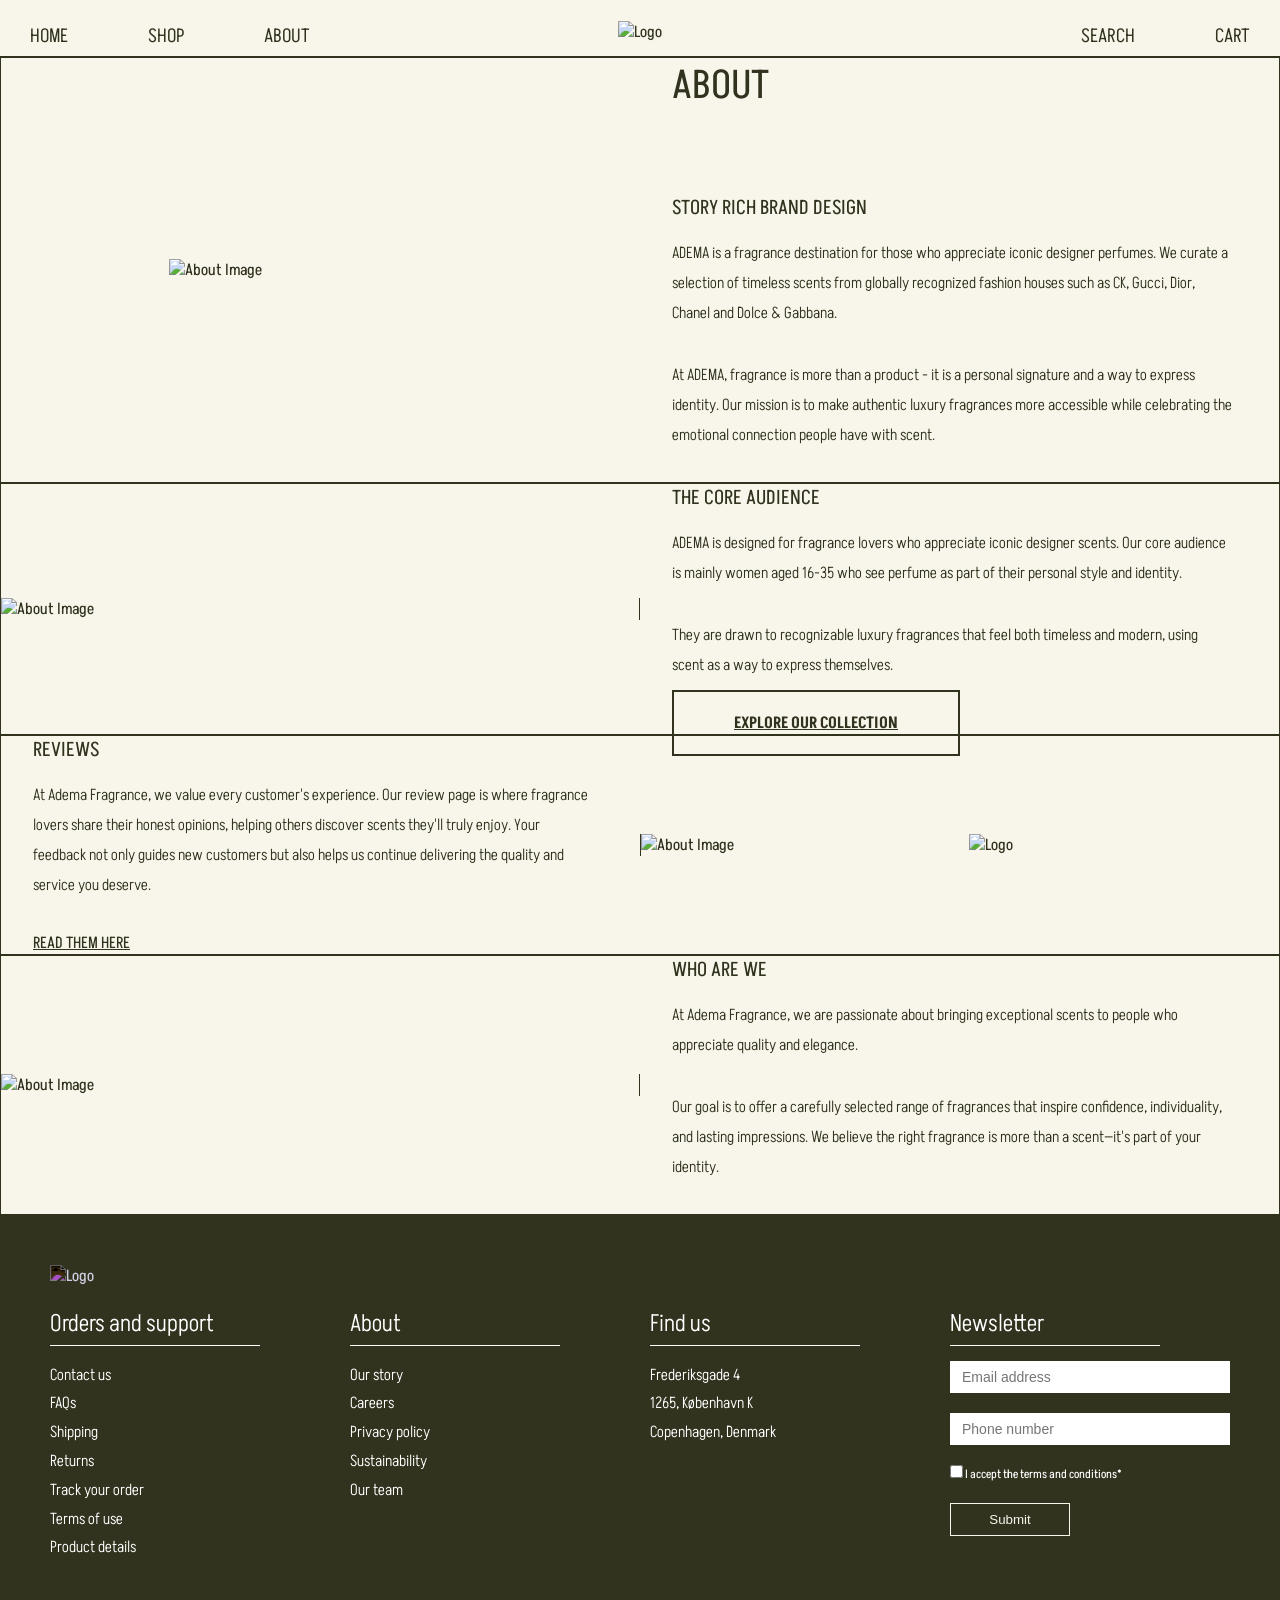
==== html/about.html @ 3bd5e6ce "About siden" ====
<!doctype html>
<html lang="en">
  <head>
    <meta charset="UTF-8" />
    <meta name="viewport" content="width=device-width, initial-scale=1.0" />
    <link rel="stylesheet" href="../css/general.css" />
    <link rel="stylesheet" href="../css/about.css" />
    <link rel="preconnect" href="https://fonts.googleapis.com" />
    <link rel="preconnect" href="https://fonts.gstatic.com" crossorigin />
    <link
      href="https://fonts.googleapis.com/css2?family=Inter:ital,opsz,wght@0,14..32,100..900;1,14..32,100..900&display=swap"
      rel="stylesheet"
    />
    <title>Document</title>

    <link rel="preconnect" href="https://fonts.googleapis.com" />
    <link rel="preconnect" href="https://fonts.gstatic.com" crossorigin />
    <link
      href="https://fonts.googleapis.com/css2?family=Akshar:wght@300..700&display=swap"
      rel="stylesheet"
    />
  </head>
  <body>
    <header>
      <nav class="nav-menu-left">
        <ul>
          <li><a href="../index.html">HOME</a></li>
          <li><a href="shop.html">SHOP</a></li>
          <li><a href="about.html">ABOUT</a></li>
        </ul>
      </nav>
      <div class="logo">
        <img src="../billeder/Logo.png" alt="Logo" />
      </div>
      <nav class="nav-menu-right">
        <ul>
          <li><a href="#">SEARCH</a></li>
          <li><a href="#">CART</a></li>
        </ul>
      </nav>
    </header>
    <main>
      <div>
        <section class="about_container">
          <img
            src="../billeder/about_billede1.webp"
            alt="About Image"
            class="about_image"
          />
          <div class="about_text1">
            <h1>ABOUT</h1>
            <h2>STORY RICH BRAND DESIGN</h2>
            <p>
              ADEMA is a fragrance destination for those who appreciate iconic
              designer perfumes. We curate a selection of timeless scents from
              globally recognized fashion houses such as CK, Gucci, Dior, Chanel
              and Dolce & Gabbana.
            </p>
            <p>
              At ADEMA, fragrance is more than a product - it is a personal
              signature and a way to express identity. Our mission is to make
              authentic luxury fragrances more accessible while celebrating the
              emotional connection people have with scent.
            </p>
          </div>
        </section>
        <section class="about_container">
          <img
            src="../billeder/about_billede2.webp"
            alt="About Image"
            class="about_image2"
          />
          <div class="about_text2">
            <h2>THE CORE AUDIENCE</h2>
            <p>
              ADEMA is designed for fragrance lovers who appreciate iconic
              designer scents. Our core audience is mainly women aged 16-35 who
              see perfume as part of their personal style and identity.
            </p>
            <p>
              They are drawn to recognizable luxury fragrances that feel both
              timeless and modern, using scent as a way to express themselves.
            </p>
            <a href="productsite.html" class="about_btn"
              >EXPLORE OUR COLLECTION</a
            >
          </div>
        </section>
        <section class="about_container reviews_section">
          <div class="about_text3">
            <h2>REVIEWS</h2>
            <p>
              At Adema Fragrance, we value every customer's experience. Our
              review page is where fragrance lovers share their honest opinions,
              helping others discover scents they'll truly enjoy. Your feedback
              not only guides new customers but also helps us continue
              delivering the quality and service you deserve.
            </p>
            <a>READ THEM HERE</a>
          </div>

          <img
            src="../billeder/about_billede3.webp"
            alt="About Image"
            class="about_image3"
          />

          <div class="about_logo_container">
            <img src="../billeder/Logo.png" alt="Logo" class="about_logo" />
          </div>
        </section>
        <section class="about_container">
          <img
            src="../billeder/about_billede4.webp"
            alt="About Image"
            class="about_image4"
          />
          <div class="about_text4">
            <h2>WHO ARE WE</h2>
            <p>
              At Adema Fragrance, we are passionate about bringing exceptional
              scents to people who appreciate quality and elegance.
            </p>
            <p>
              Our goal is to offer a carefully selected range of fragrances that
              inspire confidence, individuality, and lasting impressions. We
              believe the right fragrance is more than a scent—it's part of your
              identity.
            </p>
          </div>
        </section>
      </div>
    </main>
    <footer>
      <img src="../billeder/Logo.png" alt="Logo" class="footer-logo" />
      <div class="footer-container">
        <div class="footer-section">
          <h1>Orders and support</h1>
          <p>Contact us</p>
          <p>FAQs</p>
          <p>Shipping</p>
          <p>Returns</p>
          <p>Track your order</p>
          <p>Terms of use</p>
          <p>Product details</p>
        </div>
        <div class="footer-section">
          <h1>About</h1>
          <p>Our story</p>
          <p>Careers</p>
          <p>Privacy policy</p>
          <p>Sustainability</p>
          <p>Our team</p>
        </div>
        <div class="footer-section">
          <h1>Find us</h1>
          <p>Frederiksgade 4</p>
          <p>1265, København K</p>
          <p>Copenhagen, Denmark</p>
        </div>
        <div class="footer-section newsletter">
          <h1>Newsletter</h1>
          <form class="newsletter-form" action="#" method="POST">
            <input
              type="email"
              name="email"
              placeholder="Email address"
              required
            />
            <input type="tel" name="phone" placeholder="Phone number" />

            <label class="terms">
              <input type="checkbox" name="terms" required />
              I accept the terms and conditions*
            </label>

            <button type="submit">Submit</button>
          </form>
        </div>
      </div>
    </footer>
  </body>
</html>
---- css/general.css ----
* {
  margin: 0;
  padding: 0;
  box-sizing: border-box;
}
body {
  font-family: "Akshar", sans-serif;
  background-color: #f8f6eb;
  color: #31331e;
}

/* header */
header {
  display: grid;
  grid-template-columns: 1fr auto 1fr;
  align-items: center;
  border-bottom: solid 1px #31331e;
}

.logo {
  justify-self: center;
  margin-bottom: 0.8rem;
  margin-top: 1.3rem;
}

.logo img {
  height: 40px;
  margin: 0;
}

.nav-menu-left {
  justify-self: start;
  display: flex;
  align-items: center;
  margin-left: 30px;
}
.nav-menu-left ul {
  display: flex;
  gap: 80px;
  list-style: none;
  margin-top: 1rem;
}
.nav-menu-right {
  justify-self: end;
  display: flex;
  align-items: center;
  margin-right: 30px;
  margin-top: 1rem;
}
.nav-menu-right ul {
  display: flex;
  gap: 80px;
  list-style: none;
}

.nav-menu-left a,
.nav-menu-right a {
  text-decoration: none;
  color: #31331e;
  font-weight: 350;
  font-size: 1.2rem;
}

/* Footer */
footer {
  background-color: #31331e;
  padding: 50px;
}

.footer-logo {
  height: 40px;
  margin-bottom: 20px;
  filter: invert(1);
}

footer h1 {
  font-size: 24px;
  font-weight: 300;
  color: #fff;
  padding-bottom: 5px;

  border-bottom: 1px solid #fff;
  width: 210px;
  display: inline-block;
  margin-bottom: 15px;
}

.footer-section.newsletter h1 {
  margin-bottom: 5px;
}

footer p {
  font-size: 16px;
  font-weight: 250;
  color: #fff;
  line-height: 1.8rem;
}

.footer-container {
  display: grid;
  grid-template-columns: repeat(4, 1fr);
  gap: 20px;
}

.footer-section newsletter {
  display: flex;
  flex-direction: column;
}
.newsletter-form {
  display: flex;
  flex-direction: column;
  gap: 20px;
  margin-top: 10px;
}

.newsletter-form input[type="email"],
.newsletter-form input[type="tel"] {
  padding: 8px 12px;
  border: none;
  outline: none;
  font-size: 14px;
}

.newsletter-form {
  font-size: 12px;
  color: #fff;
}

.newsletter-form button {
  padding: 8px 16px;
  border: solid 1px #f8f6eb;
  background-color: transparent;
  color: #f8f6eb;
  font-weight: 500;
  cursor: pointer;
  transition: background-color 0.3s;
  width: 120px;
}

.newsletter-form button:hover {
  background-color: #e0ddc1;
}
---- css/about.css ----
.about_container {
  display: grid;
  grid-template-columns: 1fr 1fr;
  gap: 20px;
  align-items: center;
}

.about_image {
  width: 80%;
  max-width: 400px;
  justify-self: center;
  height: auto;
  padding: 3rem;
}

.about_container h1 {
  font-size: 40px;
  font-weight: 400;
  margin-bottom: 5rem;
}

.about_container h2 {
  font-size: 20px;
  font-weight: 400;
}

.about_container p {
  margin-top: 1rem;
  font-size: 16px;
  font-weight: 200;
  font-weight: 300;
  line-height: 30px;
  max-width: 35rem;
  margin-bottom: 2rem;
}

.about_image2 {
  width: 100%;
  height: auto;
}

.about_btn {
  padding: 8px 16px;
  border: solid 2px #31331e;
  background-color: transparent;
  color: #31331e;
  font-weight: 600;
  cursor: pointer;
  transition: background-color 0.3s;
  font-family: "Akshar", sans-serif;
  padding: 20px 60px;
}

.about_image3_container {
  display: grid;
  grid-template-columns: 1fr 1fr;
}

.about_container {
  display: grid;
  grid-template-columns: 1fr 1fr;
  gap: 0px;
  align-items: center;

  border: solid 0.5px #31331e;
}

.about_image {
  width: 80%;
  max-width: 400px;
  justify-self: center;
  height: auto;
  padding: 3rem;
}

.about_container h1 {
  font-size: 40px;
  font-weight: 400;
  margin-bottom: 5rem;
}

.about_container h2 {
  font-size: 20px;
  font-weight: 400;
}

.about_container p {
  margin-top: 1rem;
  font-size: 16px;
  font-weight: 200;
  font-weight: 300;
  line-height: 30px;
  max-width: 35rem;
  margin-bottom: 2rem;
}

.about_image2,
.about_image4 {
  width: 100%;
  height: auto;

  border-right: solid 1px #31331e;
}

.about_btn {
  padding: 8px 16px;
  border: solid 2px #31331e;
  background-color: transparent;
  color: #31331e;
  font-weight: 600;
  cursor: pointer;
  transition: background-color 0.3s;
  font-family: "Akshar", sans-serif;
  padding: 20px 60px;
}

.reviews_section {
  grid-template-columns: 2fr 1fr 1fr;
}

.about_image3 {
  width: 100%;
  max-width: 400px;

  border-left: solid 1px #31331e;
}

.about_logo_container {
  display: flex;
  justify-content: center;
  align-items: center;
}

.about_logo {
  width: 300px;
}

.about_text1,
.about_text2,
.about_text3,
.about_text4 {
  margin-left: 2rem;
}

.about_text3 a {
  text-decoration: underline;
}
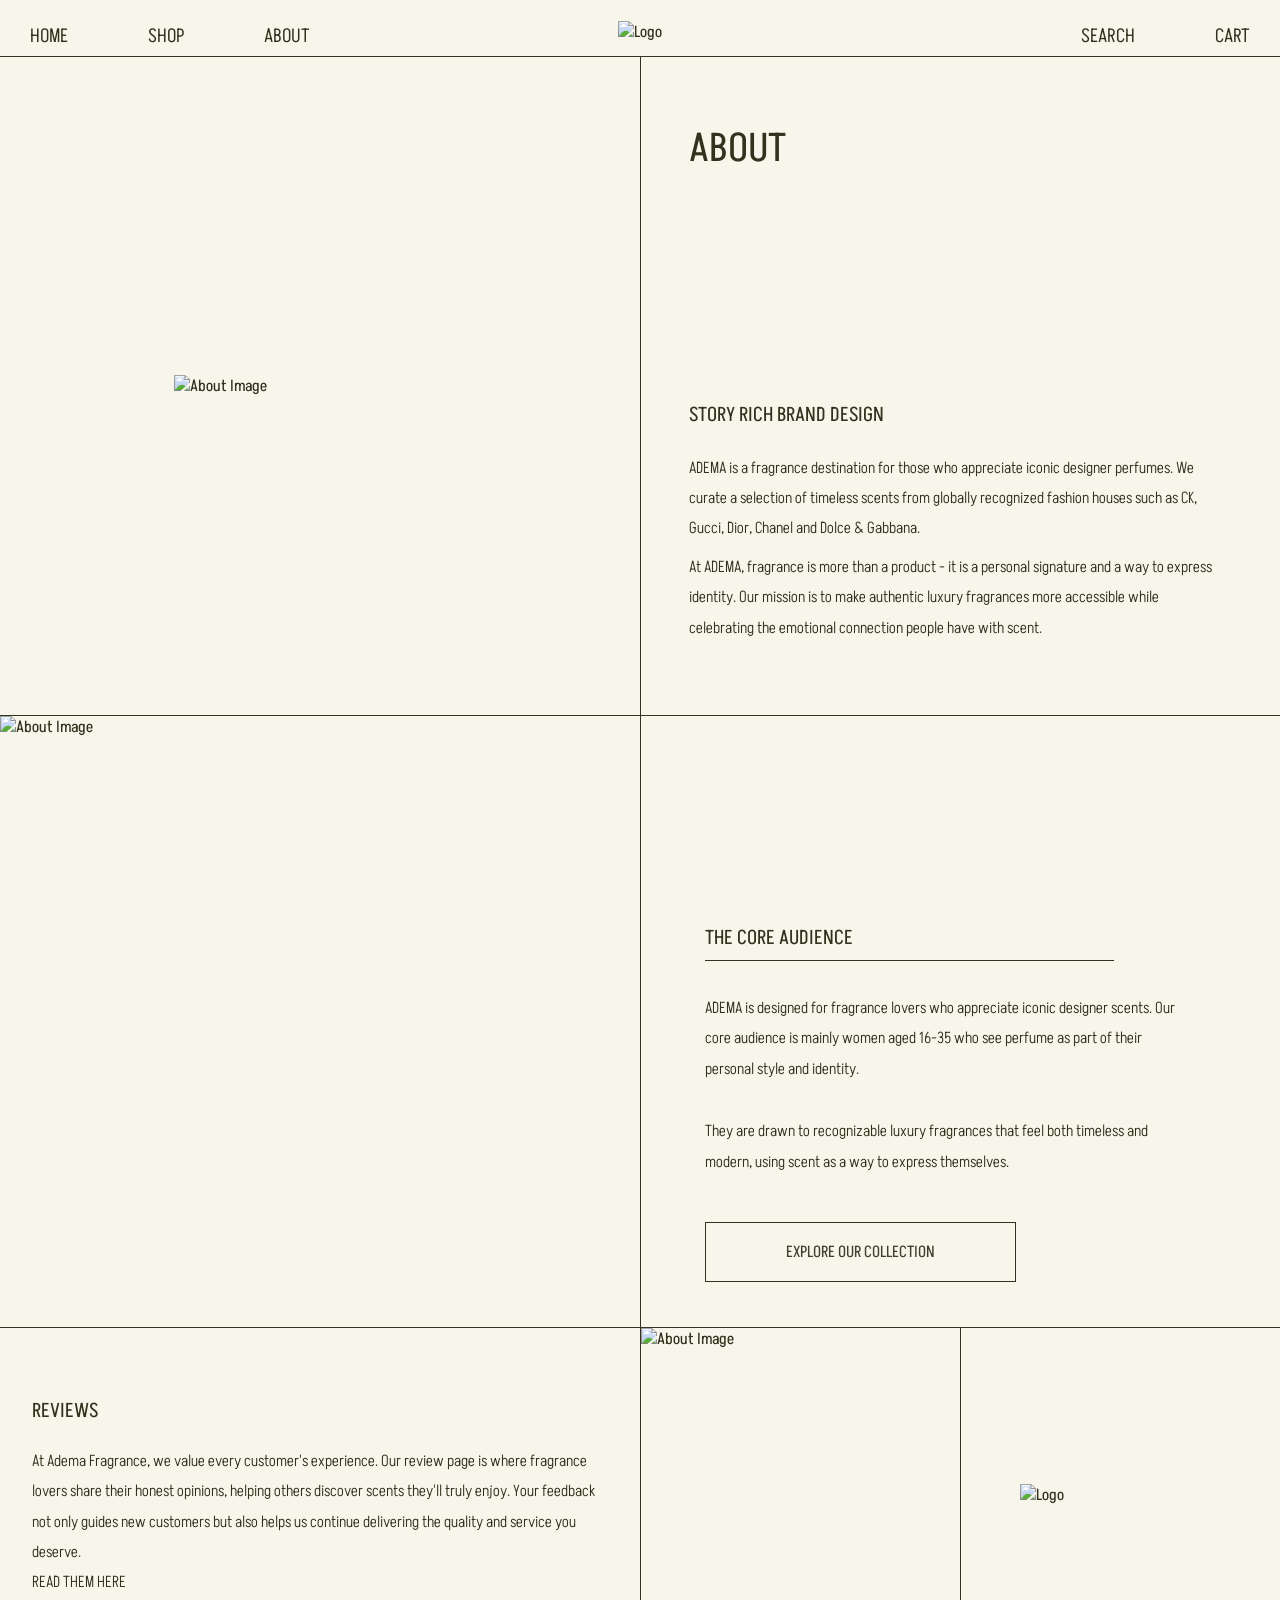
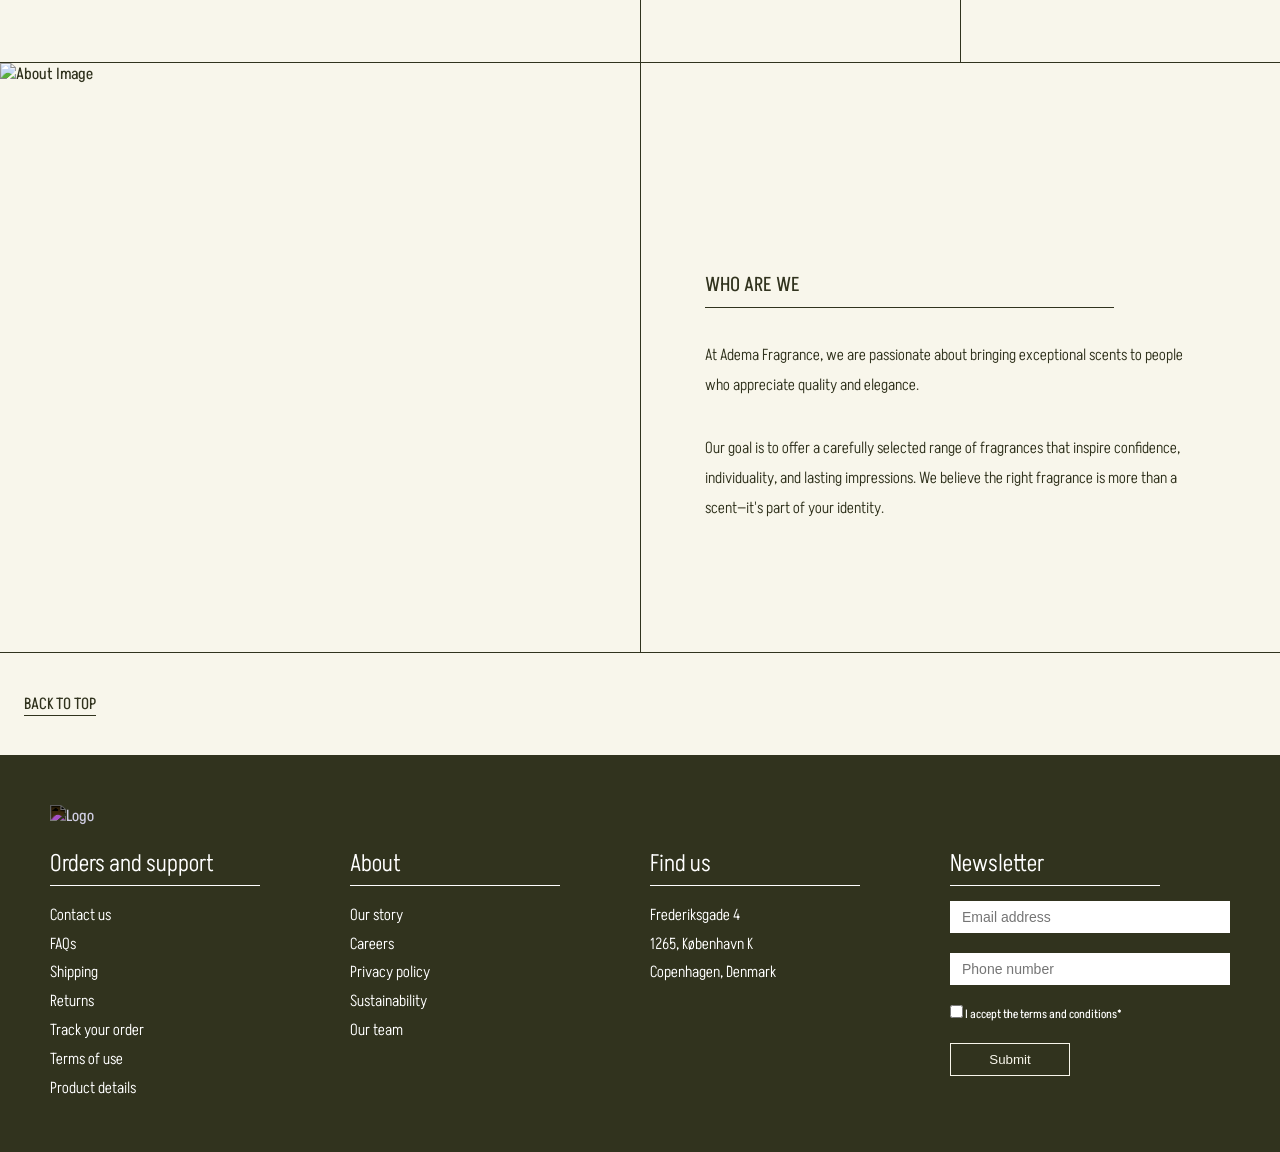
==== commit 9317f242: "rettelser af about" ====
--- a/html/about.html
+++ b/html/about.html
@@ -7,18 +7,12 @@
     <link rel="stylesheet" href="../css/about.css" />
     <link rel="preconnect" href="https://fonts.googleapis.com" />
     <link rel="preconnect" href="https://fonts.gstatic.com" crossorigin />
-    <link
-      href="https://fonts.googleapis.com/css2?family=Inter:ital,opsz,wght@0,14..32,100..900;1,14..32,100..900&display=swap"
-      rel="stylesheet"
-    />
-    <title>Document</title>
 
-    <link rel="preconnect" href="https://fonts.googleapis.com" />
-    <link rel="preconnect" href="https://fonts.gstatic.com" crossorigin />
     <link
       href="https://fonts.googleapis.com/css2?family=Akshar:wght@300..700&display=swap"
       rel="stylesheet"
     />
+    <title>Shop</title>
   </head>
   <body>
     <header>
@@ -39,9 +33,10 @@
         </ul>
       </nav>
     </header>
+
     <main>
       <div>
-        <section class="about_container">
+        <section class="about_container about_intro">
           <img
             src="../billeder/about_billede1.webp"
             alt="About Image"
@@ -64,7 +59,7 @@
             </p>
           </div>
         </section>
-        <section class="about_container">
+        <section class="about_container about_audience">
           <img
             src="../billeder/about_billede2.webp"
             alt="About Image"
@@ -81,12 +76,13 @@
               They are drawn to recognizable luxury fragrances that feel both
               timeless and modern, using scent as a way to express themselves.
             </p>
-            <a href="productsite.html" class="about_btn"
-              >EXPLORE OUR COLLECTION</a
-            >
+            <a href="productsite.html" class="about_btn">
+              EXPLORE OUR COLLECTION
+            </a>
           </div>
         </section>
-        <section class="about_container reviews_section">
+
+        <section class="about_container about_reviews">
           <div class="about_text3">
             <h2>REVIEWS</h2>
             <p>
@@ -99,17 +95,20 @@
             <a>READ THEM HERE</a>
           </div>
 
-          <img
-            src="../billeder/about_billede3.webp"
-            alt="About Image"
-            class="about_image3"
-          />
+          <div class="about_media">
+            <img
+              src="../billeder/about_billede3.webp"
+              alt="About Image"
+              class="about_image3"
+            />
 
-          <div class="about_logo_container">
-            <img src="../billeder/Logo.png" alt="Logo" class="about_logo" />
+            <div class="about_logo_container">
+              <img src="../billeder/Logo.png" alt="Logo" class="about_logo" />
+            </div>
           </div>
         </section>
-        <section class="about_container">
+
+        <section class="about_container about_who">
           <img
             src="../billeder/about_billede4.webp"
             alt="About Image"
@@ -129,8 +128,13 @@
             </p>
           </div>
         </section>
+
+        <section class="back-to-top">
+          <a href="#top">BACK TO TOP</a>
+        </section>
       </div>
     </main>
+
     <footer>
       <img src="../billeder/Logo.png" alt="Logo" class="footer-logo" />
       <div class="footer-container">
--- a/css/general.css
+++ b/css/general.css
@@ -140,3 +140,12 @@
 .newsletter-form button:hover {
   background-color: #e0ddc1;
 }
+
+/* MOBILE */
+@media (max-width: 768px) {
+  /* footer */
+  .footer-container {
+    grid-template-columns: 1fr;
+    gap: 4rem;
+  }
+}
--- a/css/about.css
+++ b/css/about.css
@@ -1,128 +1,158 @@
-.about_container {
-  display: grid;
-  grid-template-columns: 1fr 1fr;
-  gap: 20px;
-  align-items: center;
+/* ABOUT section */
+.about_intro {
+  display: grid;
+  grid-template-columns: 1fr 1fr;
+  align-items: stretch;
+
+  border-bottom: 1px solid #31331e;
 }
 
 .about_image {
+  width: 100%;
+  max-width: 420px;
+  height: auto;
+
+  justify-self: center;
+  align-self: center;
+
+  padding: 4rem;
+}
+
+.about_text1 {
+  border-left: 1px solid #31331e;
+
+  padding: 4rem 4rem 4rem 3rem;
+
+  display: flex;
+  flex-direction: column;
+  justify-content: center;
+}
+
+.about_intro h1 {
+  font-size: 40px;
+  font-weight: 400;
+  margin-bottom: 14rem;
+}
+
+.about_intro h2 {
+  font-size: 20px;
+  font-weight: 400;
+  margin-bottom: 1.5rem;
+}
+
+.about_intro p {
+  font-size: 16px;
+  font-weight: 300;
+  line-height: 1.9;
+  max-width: 36rem;
+  margin-bottom: 0.5rem;
+}
+
+/*Blomster section*/
+.about_audience {
+  display: grid;
+  grid-template-columns: 1fr 1fr;
+  align-items: stretch;
+  border-bottom: 1px solid #31331e;
+}
+
+.about_audience .about_image2 {
+  width: 100%;
+  height: 100%;
+  object-fit: cover;
+  display: block;
+}
+
+.about_audience .about_text2 {
+  border-left: 1px solid #31331e;
+  padding: 4rem;
+
+  flex-direction: column;
+  justify-content: center;
+}
+
+.about_audience h2 {
+  font-size: 20px;
+  font-weight: 400;
+  margin-bottom: 2rem;
+  margin-top: 9rem;
+}
+.about_audience h2::after {
+  content: "";
+  display: block;
+  width: 60%;
+  height: 1px;
+  background-color: #31331e;
+  margin-top: 0.5rem;
+}
+
+.about_audience h2::after {
+  display: block;
   width: 80%;
-  max-width: 400px;
-  justify-self: center;
-  height: auto;
-  padding: 3rem;
-}
-
-.about_container h1 {
-  font-size: 40px;
-  font-weight: 400;
-  margin-bottom: 5rem;
-}
-
-.about_container h2 {
-  font-size: 20px;
-  font-weight: 400;
-}
-
-.about_container p {
-  margin-top: 1rem;
-  font-size: 16px;
-  font-weight: 200;
-  font-weight: 300;
-  line-height: 30px;
-  max-width: 35rem;
-  margin-bottom: 2rem;
-}
-
-.about_image2 {
-  width: 100%;
-  height: auto;
-}
-
+  height: 1px;
+  background: #31331e;
+  margin-top: 0.5rem;
+  margin-bottom: 1.5rem;
+}
+
+.about_audience p {
+  font-size: 16px;
+  font-weight: 300;
+  line-height: 1.9;
+  margin-bottom: 2rem;
+  max-width: 30rem;
+}
 .about_btn {
-  padding: 8px 16px;
-  border: solid 2px #31331e;
-  background-color: transparent;
-  color: #31331e;
-  font-weight: 600;
+  align-self: flex-start;
+  padding: 18px 80px;
+  border: 1px solid #31331e;
+  background: transparent;
   cursor: pointer;
-  transition: background-color 0.3s;
-  font-family: "Akshar", sans-serif;
-  padding: 20px 60px;
-}
-
-.about_image3_container {
-  display: grid;
-  grid-template-columns: 1fr 1fr;
-}
-
-.about_container {
-  display: grid;
-  grid-template-columns: 1fr 1fr;
-  gap: 0px;
-  align-items: center;
-
-  border: solid 0.5px #31331e;
-}
-
-.about_image {
-  width: 80%;
-  max-width: 400px;
-  justify-self: center;
-  height: auto;
-  padding: 3rem;
-}
-
-.about_container h1 {
-  font-size: 40px;
-  font-weight: 400;
-  margin-bottom: 5rem;
-}
-
-.about_container h2 {
-  font-size: 20px;
-  font-weight: 400;
-}
-
-.about_container p {
-  margin-top: 1rem;
-  font-size: 16px;
-  font-weight: 200;
-  font-weight: 300;
-  line-height: 30px;
-  max-width: 35rem;
-  margin-bottom: 2rem;
-}
-
-.about_image2,
-.about_image4 {
-  width: 100%;
-  height: auto;
-
-  border-right: solid 1px #31331e;
-}
-
-.about_btn {
-  padding: 8px 16px;
-  border: solid 2px #31331e;
-  background-color: transparent;
-  color: #31331e;
-  font-weight: 600;
-  cursor: pointer;
-  transition: background-color 0.3s;
-  font-family: "Akshar", sans-serif;
-  padding: 20px 60px;
-}
-
-.reviews_section {
-  grid-template-columns: 2fr 1fr 1fr;
+  text-decoration: none;
+  color: #3f412f;
+}
+.about_text2 p:last-of-type {
+  margin-bottom: 4rem;
+}
+
+/*review section*/
+
+.about_reviews {
+  display: grid;
+  grid-template-columns: 1fr 1fr;
+  align-items: stretch;
+  border-bottom: 1px solid #31331e;
+}
+
+.about_text3 h2 {
+  font-size: 20px;
+  font-weight: 400;
+  margin-bottom: 1rem;
+  max-width: 30rem;
+}
+
+.about_text3 {
+  padding: 4rem 2rem;
+  display: flex;
+  flex-direction: column;
+  justify-content: flex-end;
+  font-weight: 300;
+  max-width: 40rem;
+  line-height: 1.9;
+}
+
+.about_media {
+  display: grid;
+  grid-template-columns: 1fr 1fr;
+  border-left: 1px solid #31331e;
 }
 
 .about_image3 {
   width: 100%;
-  max-width: 400px;
-
-  border-left: solid 1px #31331e;
+  height: 100%;
+  object-fit: cover;
+  display: block;
+  border-right: 1px solid #31331e;
 }
 
 .about_logo_container {
@@ -132,16 +162,73 @@
 }
 
 .about_logo {
-  width: 300px;
-}
-
-.about_text1,
-.about_text2,
-.about_text3,
-.about_text4 {
-  margin-left: 2rem;
-}
-
-.about_text3 a {
-  text-decoration: underline;
-}
+  width: 200px;
+}
+
+/*Who we are section*/
+.about_who {
+  display: grid;
+  grid-template-columns: 1fr 1fr;
+  align-items: stretch;
+  border-bottom: 1px solid #31331e;
+}
+
+.about_who .about_image4 {
+  width: 100%;
+  height: 100%;
+  object-fit: cover;
+  display: block;
+}
+
+.about_who .about_text4 {
+  border-left: 1px solid #31331e;
+  padding: 4rem;
+  flex-direction: column;
+  justify-content: center;
+}
+
+.about_who h2 {
+  font-size: 20px;
+  font-weight: 400;
+  margin-bottom: 2rem;
+  margin-top: 9rem;
+}
+
+.about_who h2::after {
+  content: "";
+  display: block;
+  width: 80%;
+  height: 1px;
+  background: #31331e;
+  margin-top: 0.5rem;
+  margin-bottom: 1.5rem;
+}
+
+.about_who p {
+  font-size: 16px;
+  font-weight: 300;
+  line-height: 1.9;
+  margin-bottom: 2rem;
+  max-width: 30rem;
+}
+
+.about_text4 p:last-of-type {
+  margin-bottom: 4rem;
+}
+/*back to top button*/
+.back-to-top {
+  padding: 2.5rem 1.5rem;
+}
+
+.back-to-top a {
+  font-size: 16px;
+  text-decoration: none;
+  color: #31331e;
+  border-bottom: 1px solid #31331e;
+  text-transform: uppercase;
+  font-weight: 400;
+}
+
+html {
+  scroll-behavior: smooth;
+}
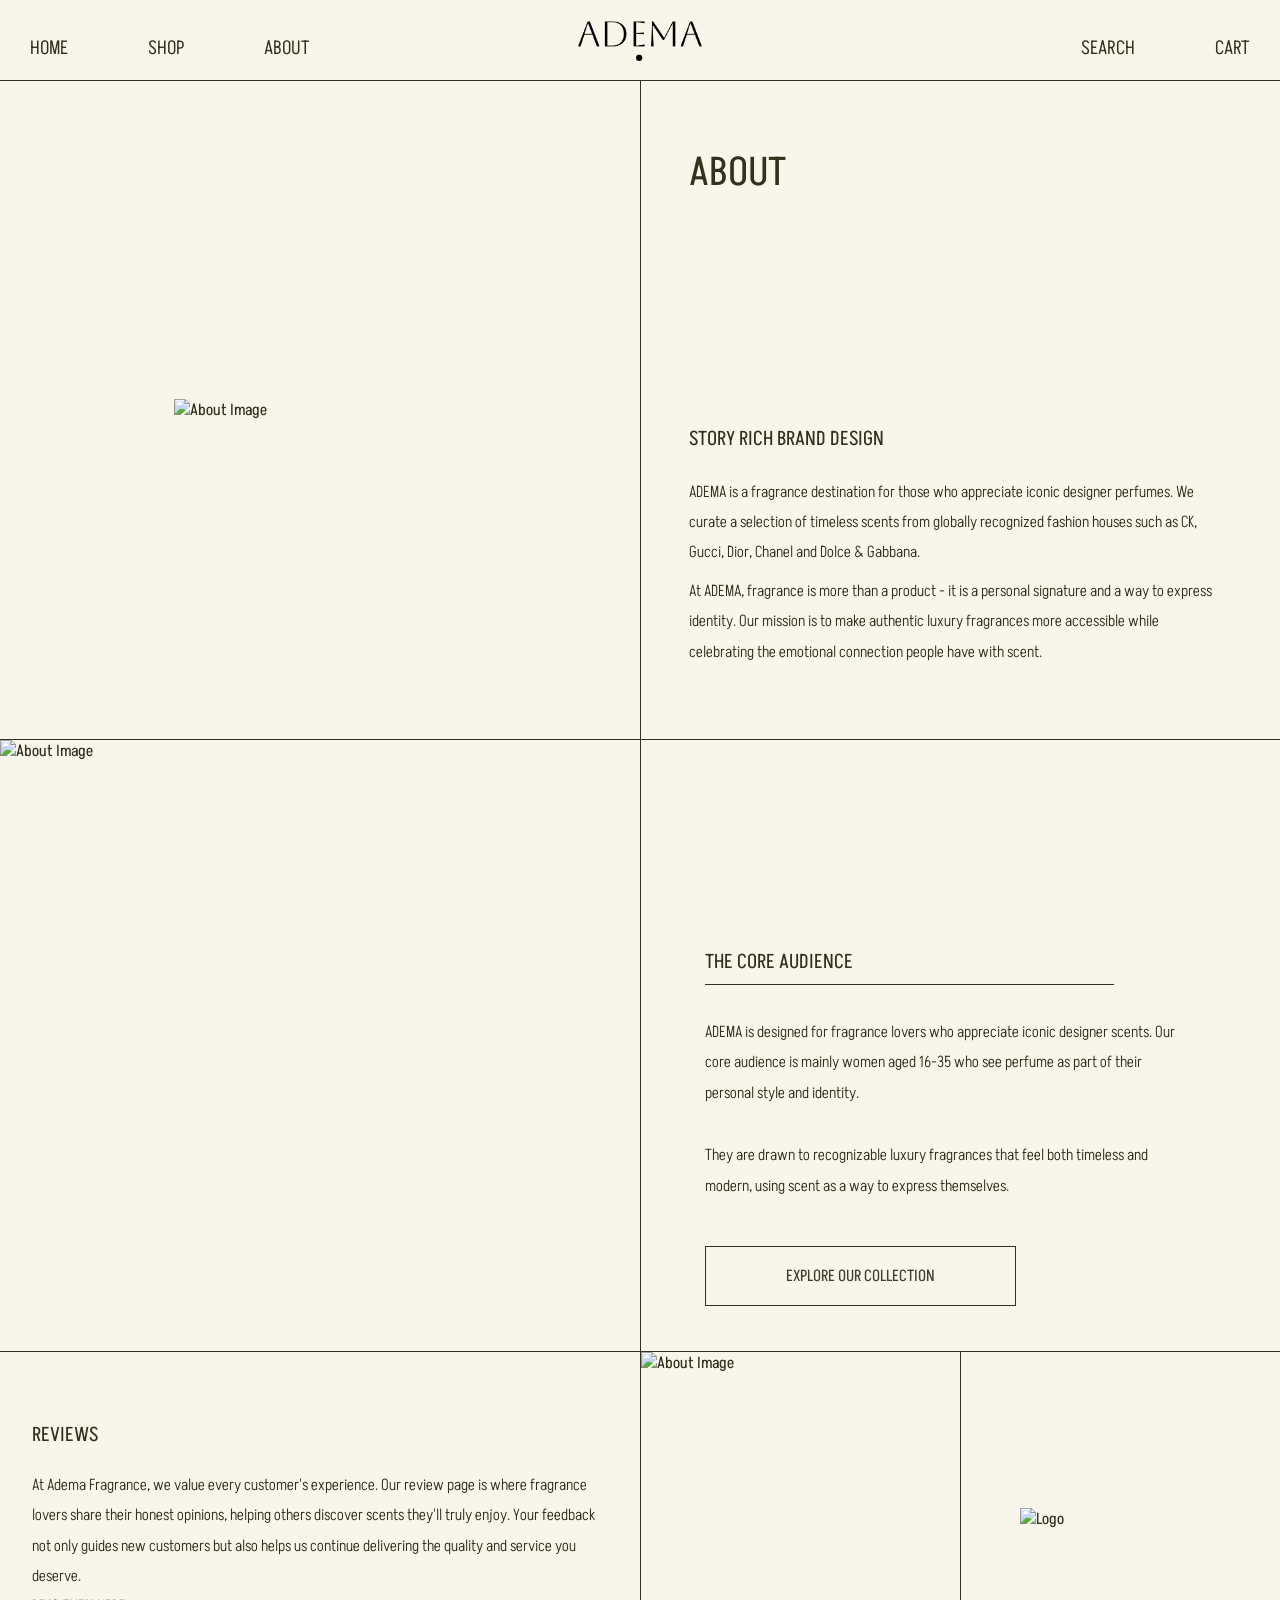
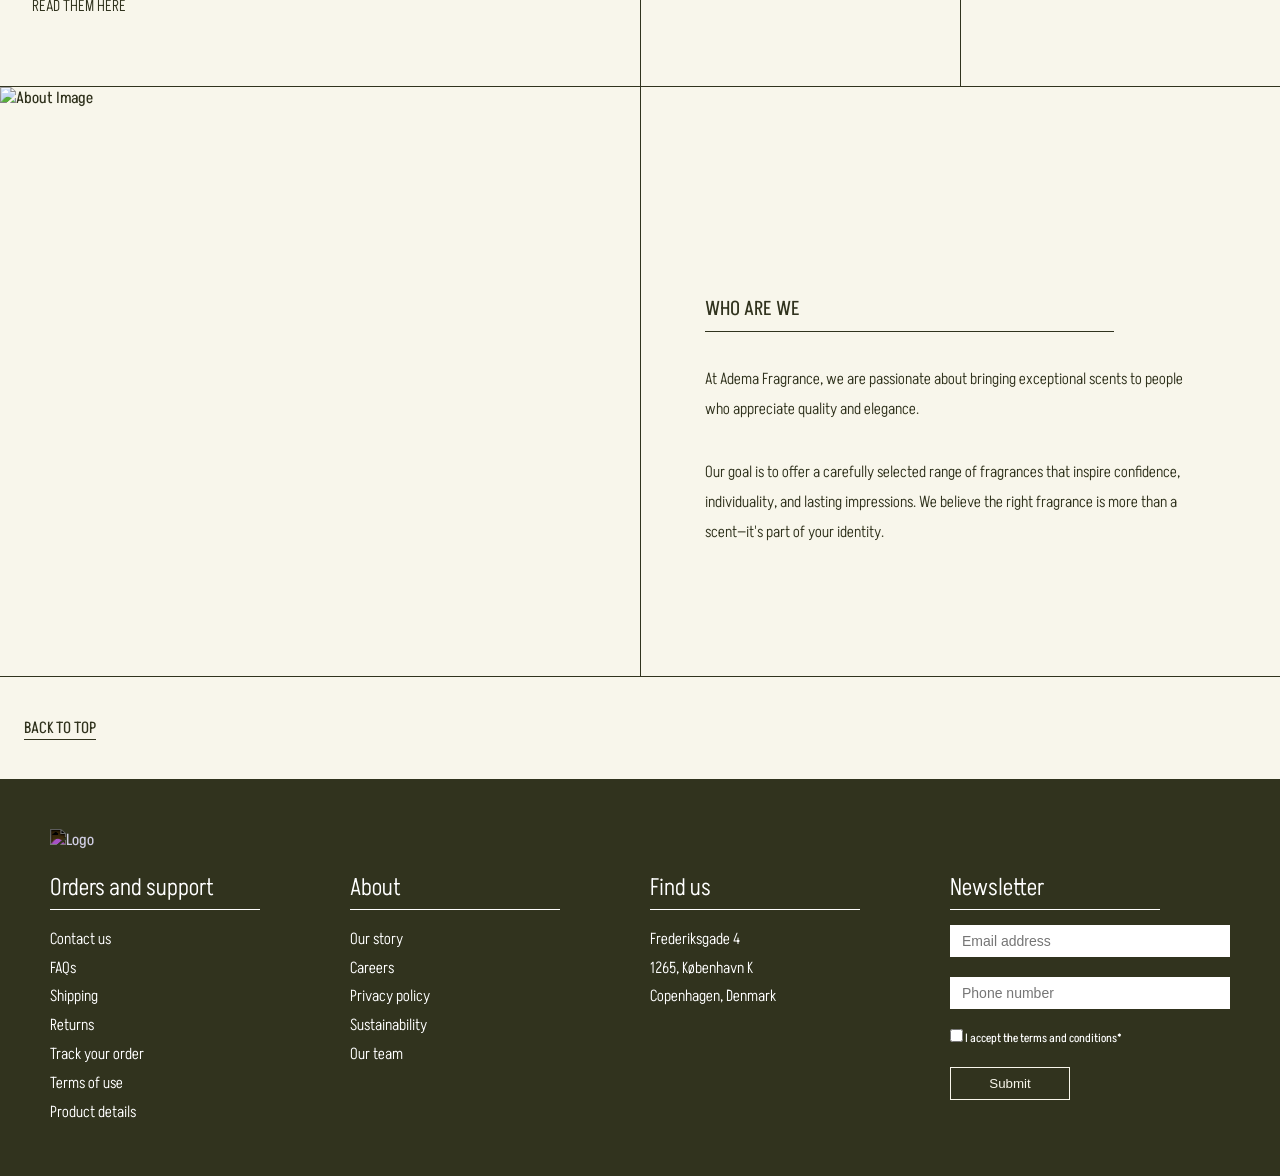
==== commit da80f632: "burger menu" ====
--- a/html/about.html
+++ b/html/about.html
@@ -23,15 +23,32 @@
           <li><a href="about.html">ABOUT</a></li>
         </ul>
       </nav>
+
       <div class="logo">
-        <img src="../billeder/Logo.png" alt="Logo" />
-      </div>
+        <a href="../index.html">
+          <img src="../Billeder/Logo.png" alt="Logo" />
+        </a>
+      </div>
+
       <nav class="nav-menu-right">
         <ul>
           <li><a href="#">SEARCH</a></li>
           <li><a href="#">CART</a></li>
         </ul>
       </nav>
+
+      <div class="burger">
+        <span></span>
+        <span></span>
+        <span></span>
+      </div>
+
+      <div class="mobile-menu">
+        <a href="../index.html">HOME</a>
+        <a href="shop.html">SHOP</a>
+        <a href="about.html">ABOUT</a>
+        <a href="shop.html">BESTSELLERS</a>
+      </div>
     </header>
 
     <main>
--- a/css/general.css
+++ b/css/general.css
@@ -141,11 +141,115 @@
   background-color: #e0ddc1;
 }
 
+.burger,
+.mobile-menu {
+  display: none;
+}
+
 /* MOBILE */
 @media (max-width: 768px) {
-  /* footer */
   .footer-container {
     grid-template-columns: 1fr;
     gap: 4rem;
   }
-}
+
+  .nav-menu-left,
+  .nav-menu-right {
+    display: none;
+  }
+
+  header {
+    display: flex;
+    justify-content: space-between;
+    align-items: center;
+    padding: 0.9rem;
+    position: relative;
+    border-bottom: solid 1px #31331e;
+  }
+
+  .logo {
+    margin: 0;
+  }
+
+  .logo img {
+    height: 38px;
+    display: block;
+    margin-left: 0.5rem;
+  }
+
+  .burger {
+    display: flex;
+    flex-direction: column;
+    gap: 10px;
+    cursor: pointer;
+    align-items: center;
+    margin-right: 0.9rem;
+    position: relative;
+    z-index: 1004;
+  }
+
+  .burger span {
+    width: 50px;
+    height: 2px;
+    background-color: #31331e;
+    transition: 0.3s ease;
+  }
+
+  .mobile-menu {
+    position: absolute;
+    top: 100%;
+    left: 0;
+    width: 100%;
+    background: #f3f1e8;
+    display: none;
+    flex-direction: column;
+    border-top: 1px solid #31331e;
+  }
+
+  .mobile-menu.active {
+    display: flex;
+  }
+
+  .nav-menu-right {
+    display: flex;
+    justify-content: flex-end;
+    gap: 2rem;
+    padding: 1rem 0rem;
+    margin-right: 10px;
+  }
+  .nav-menu-right ul {
+    display: flex;
+    gap: 1rem;
+    margin-left: 6rem;
+    padding: 0;
+    list-style: none;
+  }
+
+  .nav-menu-right a {
+    text-decoration: none;
+    color: #31331e;
+    font-size: 18px;
+    padding: 0;
+    border-bottom: none;
+  }
+
+  .mobile-menu a {
+    text-decoration: none;
+    color: #31331e;
+    font-size: 18px;
+    padding: 1.5rem 1rem;
+    border-bottom: 1px solid #31331e;
+  }
+
+  .burger.active span:nth-child(1) {
+    transform: rotate(45deg) translate(8px, 8px);
+  }
+
+  .burger.active span:nth-child(2) {
+    opacity: 0;
+  }
+
+  .burger.active span:nth-child(3) {
+    transform: rotate(-45deg) translate(9px, -9px);
+  }
+}
--- a/css/about.css
+++ b/css/about.css
@@ -232,3 +232,79 @@
 html {
   scroll-behavior: smooth;
 }
+
+/* MOBILE */
+@media (max-width: 768px) {
+  .about_intro,
+  .about_audience,
+  .about_reviews,
+  .about_who {
+    grid-template-columns: 1fr;
+    border: none;
+  }
+
+  .about_image {
+    display: none;
+  }
+
+  .about_text1 {
+    max-width: 22rem;
+    border: none;
+    padding: 4rem 2rem;
+  }
+
+  .about_audience .about_text2 {
+    border: none;
+    max-width: 22rem;
+    padding: 2rem 2rem;
+  }
+
+  .about_text3 {
+    max-width: 22rem;
+    order: 2;
+    padding: 2rem 2rem;
+  }
+
+  .about_who .about_image4 {
+    padding: 0px;
+  }
+
+  .about_who .about_text4 {
+    border: none;
+    max-width: 22rem;
+    padding: 2rem 2rem;
+  }
+
+  .about_image4 {
+    max-width: 22.5rem;
+  }
+
+  .about_media {
+    order: 1;
+    margin-top: 2rem;
+    border-top: solid 1px #31331e;
+    border-bottom: solid 1px #31331e;
+    max-width: 22.5rem;
+  }
+
+  .about_logo {
+    width: 130px;
+  }
+
+  .about_intro h1 {
+    margin-bottom: 2rem;
+    font-size: 28px;
+  }
+
+  .about_audience h2,
+  .about_reviews h2,
+  .about_who h2 {
+    margin-top: 2rem;
+    font-size: 18px;
+  }
+
+  .about_btn {
+    padding: 12px 40px;
+    font-size: 14px;
+  }
+}
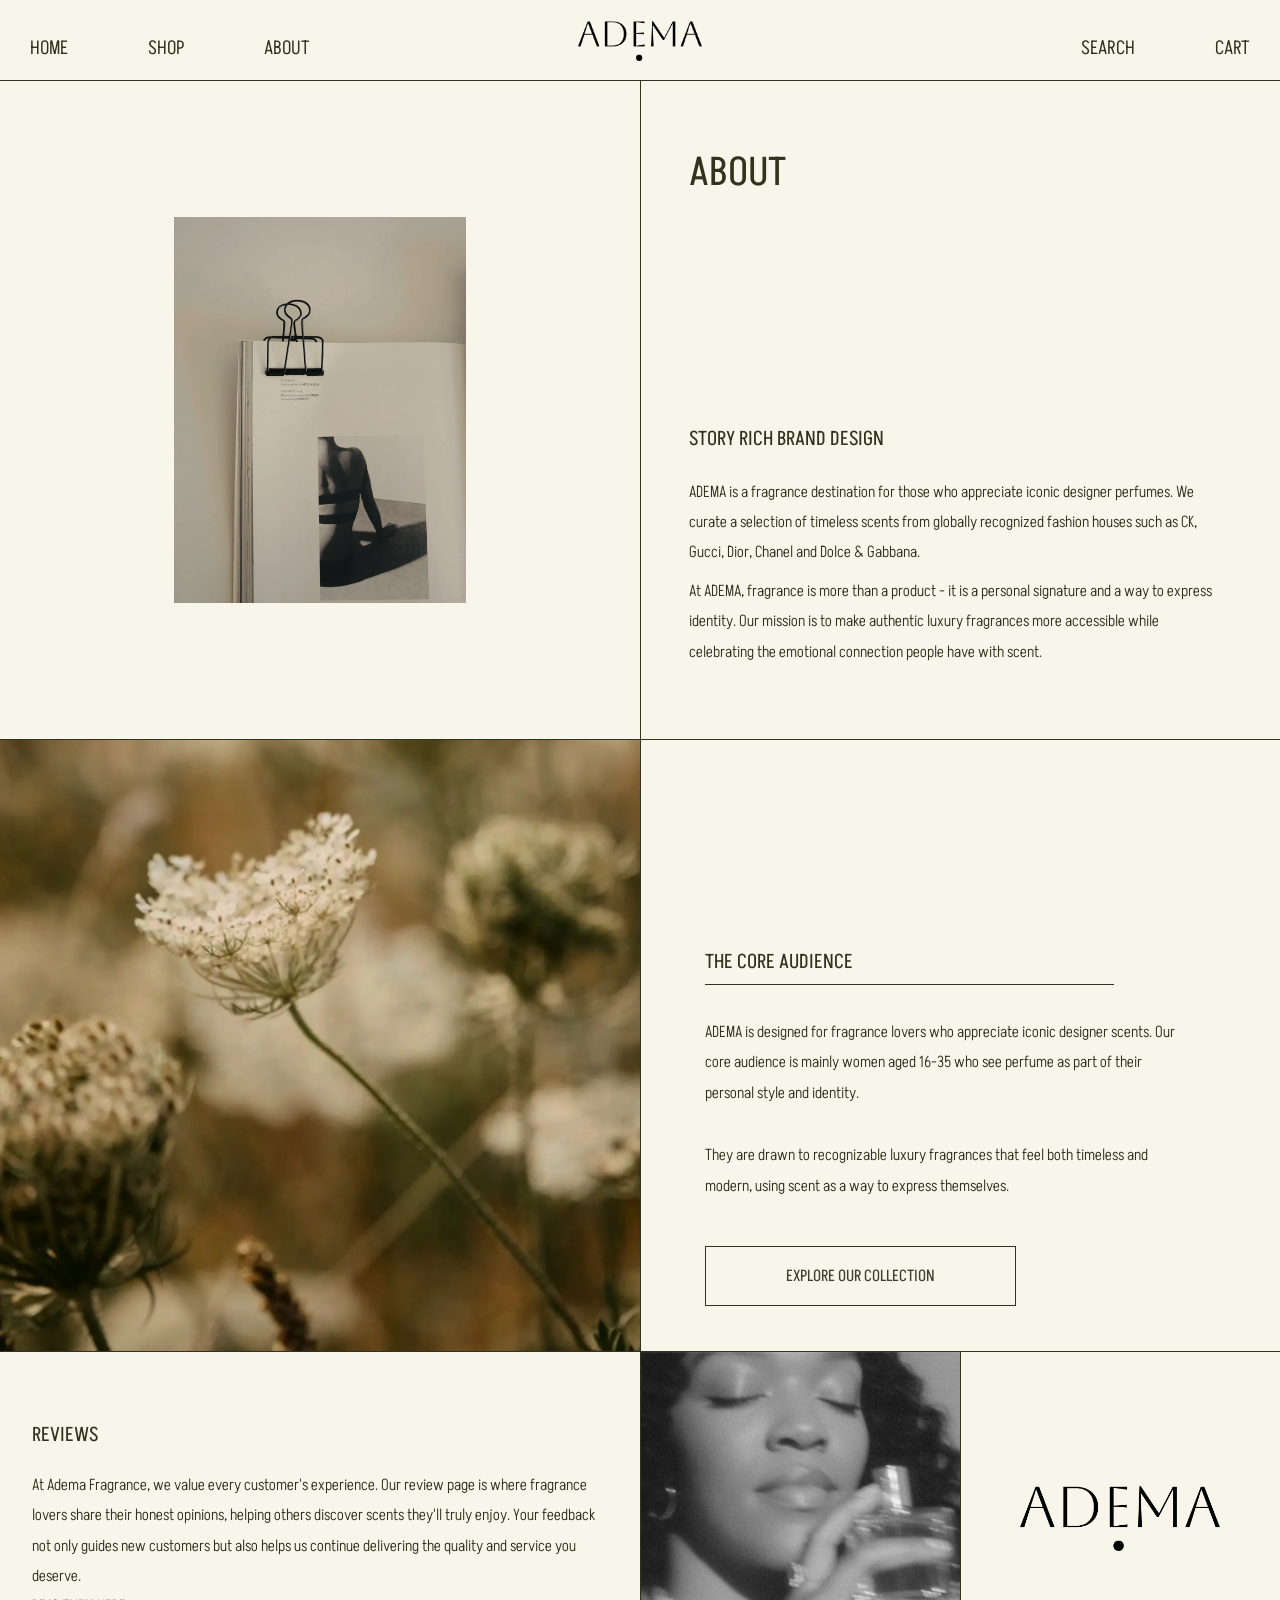
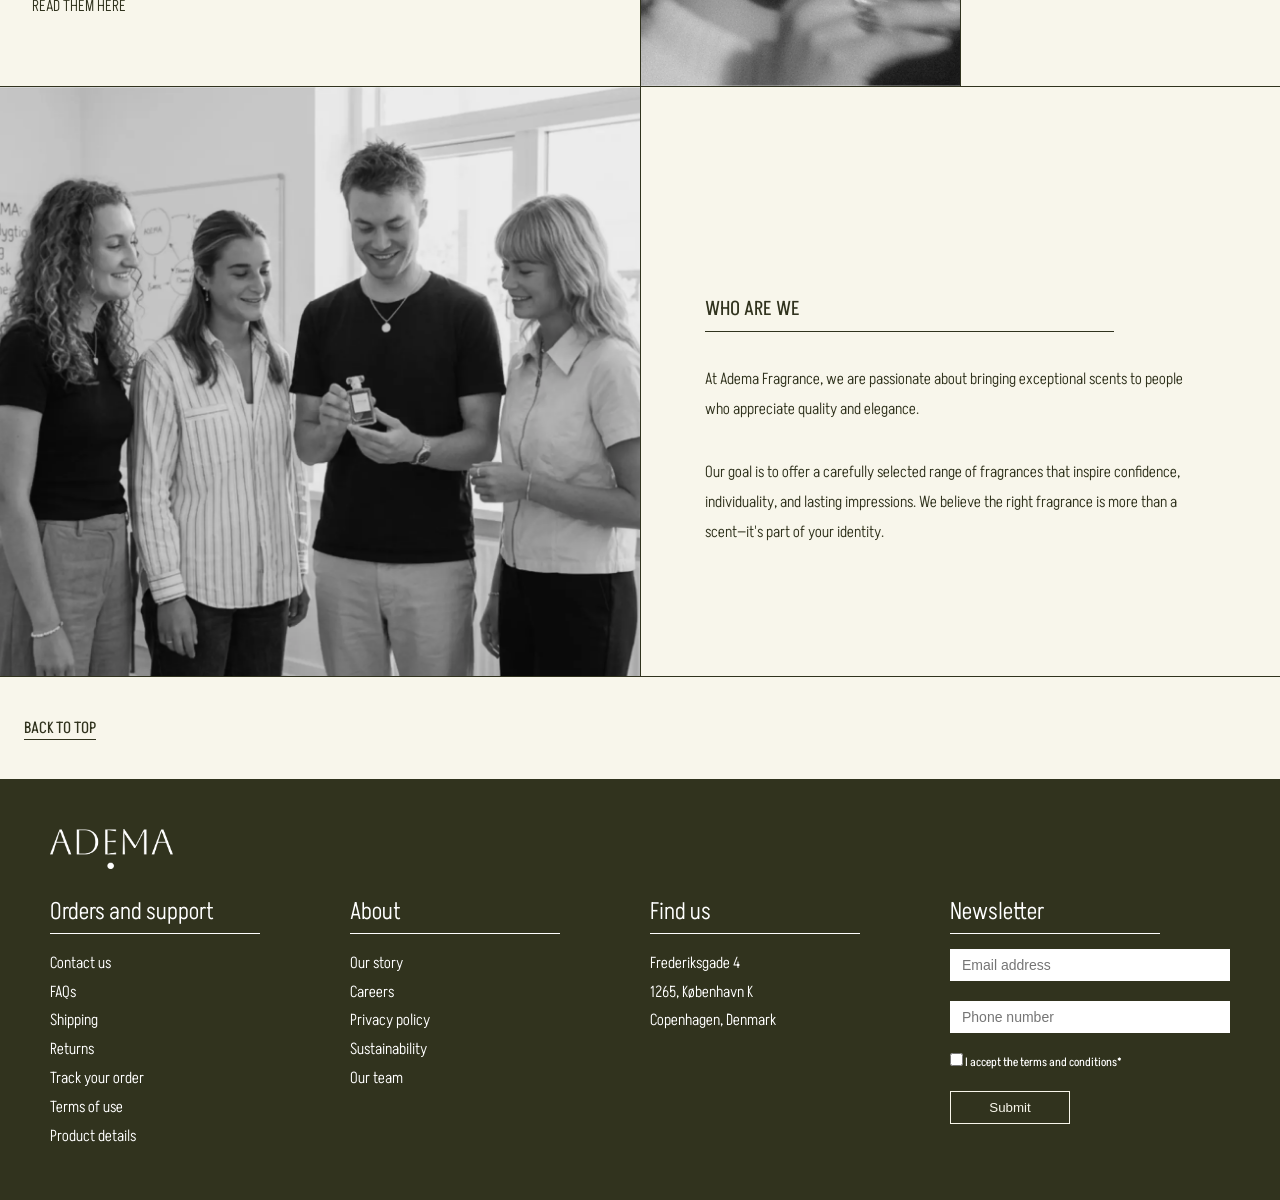
==== commit 90c688f1: "merger billede fixes" ====
--- a/html/about.html
+++ b/html/about.html
@@ -55,7 +55,7 @@
       <div>
         <section class="about_container about_intro">
           <img
-            src="../billeder/about_billede1.webp"
+            src="../Billeder/about_billede1.webp"
             alt="About Image"
             class="about_image"
           />
@@ -78,7 +78,7 @@
         </section>
         <section class="about_container about_audience">
           <img
-            src="../billeder/about_billede2.webp"
+            src="../Billeder/about_billede2.webp"
             alt="About Image"
             class="about_image2"
           />
@@ -114,20 +114,20 @@
 
           <div class="about_media">
             <img
-              src="../billeder/about_billede3.webp"
+              src="../Billeder/about_billede3.webp"
               alt="About Image"
               class="about_image3"
             />
 
             <div class="about_logo_container">
-              <img src="../billeder/Logo.png" alt="Logo" class="about_logo" />
+              <img src="../Billeder/Logo.png" alt="Logo" class="about_logo" />
             </div>
           </div>
         </section>
 
         <section class="about_container about_who">
           <img
-            src="../billeder/about_billede4.webp"
+            src="../Billeder/about_billede4.webp"
             alt="About Image"
             class="about_image4"
           />
@@ -153,7 +153,7 @@
     </main>
 
     <footer>
-      <img src="../billeder/Logo.png" alt="Logo" class="footer-logo" />
+      <img src="../Billeder/Logo.png" alt="Logo" class="footer-logo" />
       <div class="footer-container">
         <div class="footer-section">
           <h1>Orders and support</h1>
@@ -200,5 +200,6 @@
         </div>
       </div>
     </footer>
+    <script src="../js/burgermenu.js"></script>
   </body>
 </html>
--- a/css/general.css
+++ b/css/general.css
@@ -165,6 +165,8 @@
     padding: 0.9rem;
     position: relative;
     border-bottom: solid 1px #31331e;
+    z-index: 1000;
+    background-color: #f8f6eb;
   }
 
   .logo {
@@ -200,10 +202,11 @@
     top: 100%;
     left: 0;
     width: 100%;
-    background: #f3f1e8;
+    background: #f8f6eb;
     display: none;
     flex-direction: column;
     border-top: 1px solid #31331e;
+    z-index: 1001;
   }
 
   .mobile-menu.active {
